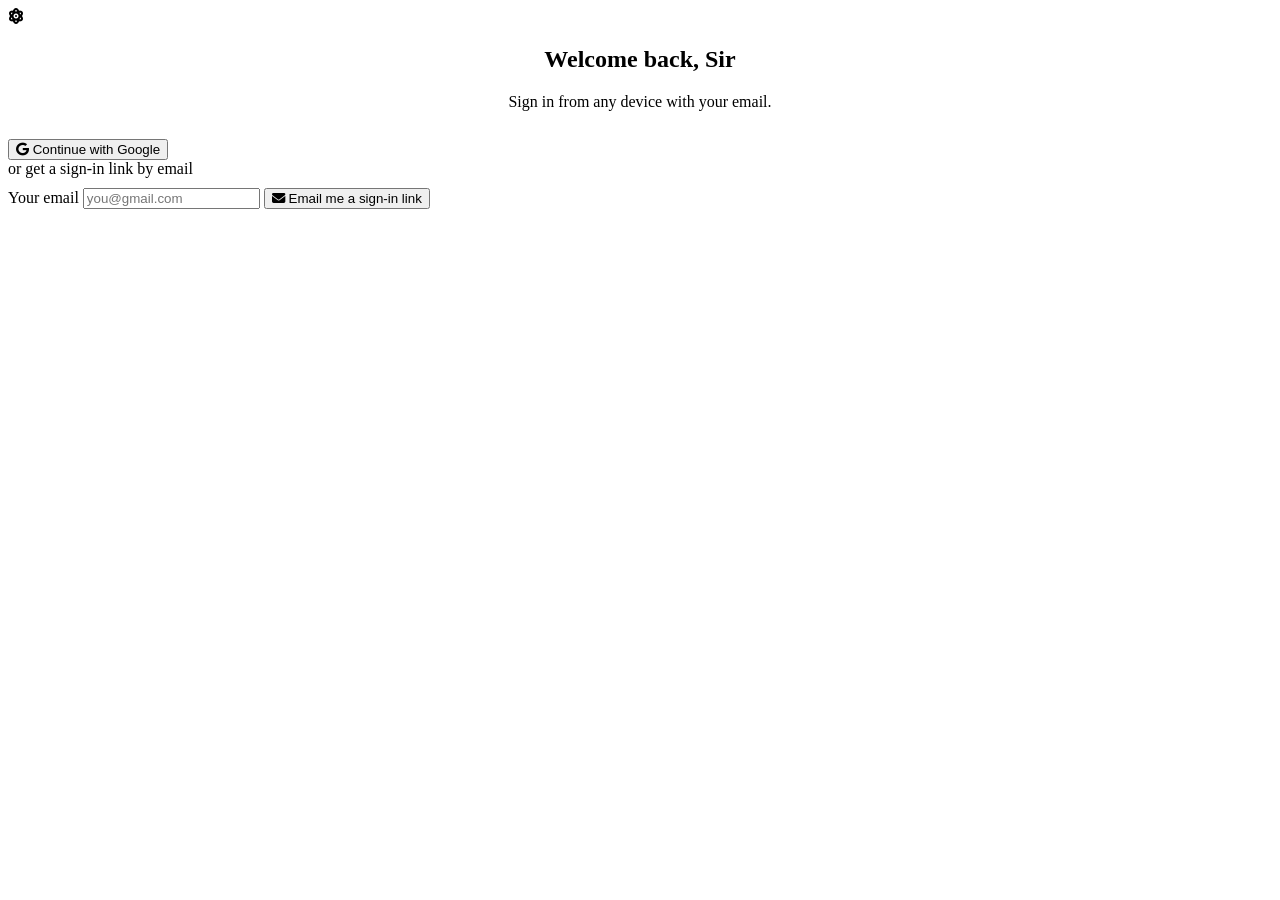
==== login.html @ cdaf5f93 "New" ====
<!DOCTYPE html>
<html lang="en">
<head>
<meta charset="UTF-8">
<meta name="viewport" content="width=device-width,initial-scale=1">
<meta name="referrer" content="no-referrer">
<meta name="robots" content="noindex,nofollow">
<title>Teacher login</title>
<link rel="preconnect" href="https://fonts.googleapis.com"><link rel="preconnect" href="https://fonts.gstatic.com" crossorigin>
<link href="https://fonts.googleapis.com/css2?family=Hind+Siliguri:wght@400;600;700&family=Plus+Jakarta+Sans:wght@500;700;800&display=swap" rel="stylesheet">
<meta name="theme-color" content="#6D5EF5">
<script>try{var t=localStorage.getItem('ht_theme');document.documentElement.dataset.theme=t||(matchMedia('(prefers-color-scheme:dark)').matches?'dark':'light')}catch(e){}</script>
<link rel="stylesheet" href="css/style.css">
<link rel="stylesheet" href="https://cdnjs.cloudflare.com/ajax/libs/font-awesome/6.4.0/css/all.min.css">
</head>
<body>
<div class="center-wrap">
  <div class="card login-card" style="animation:rise .6s var(--ease) both">
    <div class="logo"><i class="fas fa-atom"></i></div><h2 style="text-align:center">Welcome back, Sir</h2>
    <p class="muted" style="text-align:center">Sign in from any device with your email.</p>
    <div id="warn" class="alert alert-warn hidden"></div>
    <div id="err" class="alert alert-err hidden"></div>
    <button id="google" class="btn btn-primary btn-block" style="margin-top:12px"><i class="fab fa-google"></i> Continue with Google</button>
    <div class="divider">or get a sign-in link by email</div>
    <label for="email" style="margin-top:0">Your email</label>
    <input id="email" type="email" autocomplete="email" placeholder="you@gmail.com">
    <button id="send" class="btn btn-block" style="margin-top:10px"><i class="fas fa-envelope"></i> Email me a sign-in link</button>
    <p id="info" class="muted" style="margin-top:12px"></p>
  </div>
</div>
<script type="module">
import { auth, GoogleAuthProvider, signInWithPopup, signInWithRedirect, getRedirectResult,
  sendSignInLinkToEmail, isSignInWithEmailLink, signInWithEmailLink, signOut, onAuthStateChanged } from './js/firebase.js';
import { ADMIN_EMAIL } from './js/config.js';

const $ = id => document.getElementById(id);
const showErr = m => { $('err').textContent = m; $('err').classList.remove('hidden'); };
const admin = ADMIN_EMAIL.toLowerCase();
if (admin.startsWith('your_email')) {
  $('warn').textContent = 'Setup needed: put your email in js/config.js (ADMIN_EMAIL) and firestore.rules.';
  $('warn').classList.remove('hidden');
}
const isAdmin = u => u && u.emailVerified && (u.email || '').toLowerCase() === admin;

async function finish(user) {
  if (isAdmin(user)) { location.replace('app.html'); return; }
  await signOut(auth);
  showErr('This account is not allowed to use the teacher dashboard.');
}

onAuthStateChanged(auth, u => { if (isAdmin(u)) location.replace('app.html'); });

getRedirectResult(auth).then(r => r && finish(r.user)).catch(e => showErr(e.message));

$('google').onclick = async () => {
  try {
    const r = await signInWithPopup(auth, new GoogleAuthProvider());
    await finish(r.user);
  } catch (e) {
    if (['auth/popup-blocked', 'auth/operation-not-supported-in-this-environment', 'auth/cancelled-popup-request'].includes(e.code)) {
      await signInWithRedirect(auth, new GoogleAuthProvider());
    } else if (e.code !== 'auth/popup-closed-by-user') showErr(e.message);
  }
};

$('send').onclick = async () => {
  const email = $('email').value.trim().toLowerCase();
  if (email !== admin) { showErr('Use the teacher email address.'); return; }
  try {
    await sendSignInLinkToEmail(auth, email, { url: new URL('login.html', location.href).href, handleCodeInApp: true });
    localStorage.setItem('ht_email', email);
    $('info').textContent = 'Link sent. Open it on this or any device (check spam too).';
  } catch (e) { showErr(e.message); }
};

if (isSignInWithEmailLink(auth, location.href)) {
  let email = localStorage.getItem('ht_email') || prompt('Confirm your email to finish signing in:') || '';
  signInWithEmailLink(auth, email.trim().toLowerCase(), location.href)
    .then(r => { localStorage.removeItem('ht_email'); return finish(r.user); })
    .catch(e => showErr(e.message));
}
</script>
</body>
</html>
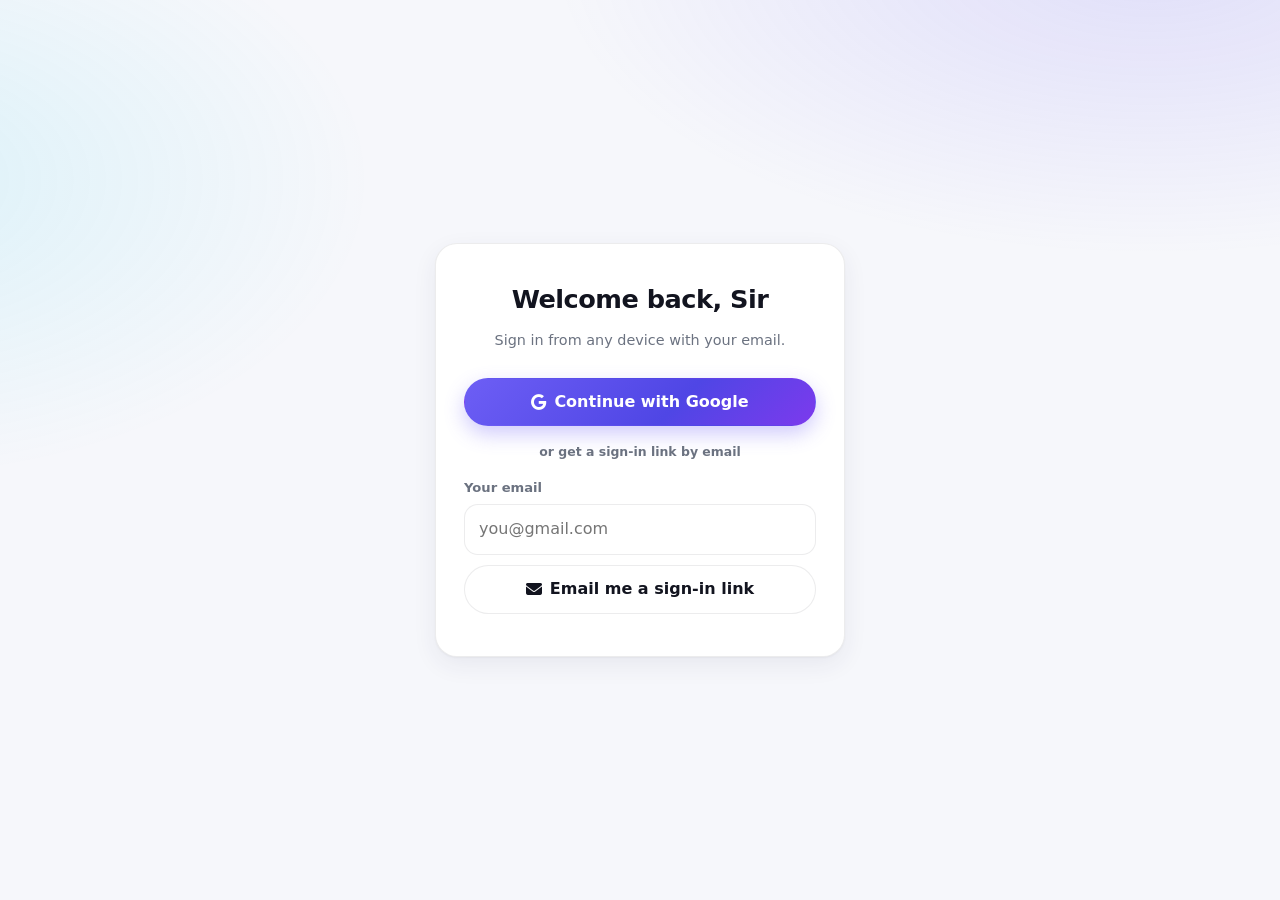
==== commit 2c7ed738: "Add files via upload" ====
--- a/login.html
+++ b/login.html
@@ -9,6 +9,13 @@
 <link rel="preconnect" href="https://fonts.googleapis.com"><link rel="preconnect" href="https://fonts.gstatic.com" crossorigin>
 <link href="https://fonts.googleapis.com/css2?family=Hind+Siliguri:wght@400;600;700&family=Plus+Jakarta+Sans:wght@500;700;800&display=swap" rel="stylesheet">
 <meta name="theme-color" content="#6D5EF5">
+<link rel="icon" type="image/svg+xml" href="icons/favicon.svg">
+<link rel="icon" type="image/png" sizes="32x32" href="icons/favicon-32.png">
+<link rel="apple-touch-icon" href="icons/apple-touch-icon.png">
+<meta name="apple-mobile-web-app-capable" content="yes"><meta name="mobile-web-app-capable" content="yes">
+<meta name="apple-mobile-web-app-status-bar-style" content="black-translucent">
+<link rel="manifest" href="manifest.webmanifest">
+
 <script>try{var t=localStorage.getItem('ht_theme');document.documentElement.dataset.theme=t||(matchMedia('(prefers-color-scheme:dark)').matches?'dark':'light')}catch(e){}</script>
 <link rel="stylesheet" href="css/style.css">
 <link rel="stylesheet" href="https://cdnjs.cloudflare.com/ajax/libs/font-awesome/6.4.0/css/all.min.css">
@@ -16,7 +23,7 @@
 <body>
 <div class="center-wrap">
   <div class="card login-card" style="animation:rise .6s var(--ease) both">
-    <div class="logo"><i class="fas fa-atom"></i></div><h2 style="text-align:center">Welcome back, Sir</h2>
+    <img class="logo-img big" src="icons/icon-192.png" alt="" style="display:block;margin:0 auto 12px"><h2 style="text-align:center">Welcome back, Sir</h2>
     <p class="muted" style="text-align:center">Sign in from any device with your email.</p>
     <div id="warn" class="alert alert-warn hidden"></div>
     <div id="err" class="alert alert-err hidden"></div>
--- a/css/style.css
+++ b/css/style.css
@@ -0,0 +1,169 @@
+:root{
+  --bg:#F6F7FB;--card:#fff;--ink:#12141F;--muted:#6B7280;--line:rgba(18,20,31,.08);
+  --brand:#6D5EF5;--brand-d:#5A4BE0;--aqua:#22D3EE;--coral:#FF7A59;--ok:#34D399;--okd:#0f7a55;--warn:#F59E0B;--err:#EF4444;
+  --soft:#EEF0FF;--r:22px;--sh:0 1px 2px rgba(18,20,31,.04),0 8px 24px rgba(40,40,90,.07);
+  --grad:linear-gradient(135deg,#6D5EF5,#4F46E5 60%,#7C3AED);
+  --font:"Plus Jakarta Sans","Inter","Hind Siliguri",system-ui,-apple-system,"Segoe UI",sans-serif;
+  --ease:cubic-bezier(.2,.8,.2,1);
+}
+[data-theme=dark]{
+  --bg:#0E1020;--card:#171A2E;--ink:#EEF0FA;--muted:#9AA0B8;--line:rgba(255,255,255,.09);--soft:#22264A;
+  --sh:0 1px 2px rgba(0,0,0,.3),0 10px 30px rgba(0,0,0,.35);--okd:#6ee7b7;
+}
+*{box-sizing:border-box;-webkit-tap-highlight-color:transparent}
+html,body{margin:0}
+body{font-family:var(--font);background:var(--bg);color:var(--ink);line-height:1.55;-webkit-text-size-adjust:100%;transition:background .3s,color .3s}
+body::before{content:"";position:fixed;inset:0;z-index:-1;pointer-events:none;
+  background:radial-gradient(600px 300px at 90% -5%,rgba(109,94,245,.16),transparent),radial-gradient(500px 300px at -10% 20%,rgba(34,211,238,.12),transparent)}
+h1,h2,h3{margin:0 0 .45em;line-height:1.2;letter-spacing:-.02em}
+h2{font-size:1.6rem;font-weight:800}
+a{color:var(--brand)}
+.muted{color:var(--muted);font-size:.9rem}
+.hidden{display:none!important}
+.title{font-weight:700;overflow:hidden;text-overflow:ellipsis}
+
+/* ---------- motion ---------- */
+@keyframes rise{from{opacity:0;transform:translateY(12px)}to{opacity:1;transform:none}}
+@keyframes pop{0%{transform:scale(.4);opacity:0}70%{transform:scale(1.12)}100%{transform:scale(1);opacity:1}}
+@keyframes ringin{from{stroke-dashoffset:var(--c)}}
+@keyframes draw{from{stroke-dashoffset:1}to{stroke-dashoffset:0}}
+@keyframes sheet{from{opacity:0;transform:translateY(40px)}to{opacity:1;transform:none}}
+@keyframes fade{from{opacity:0}to{opacity:1}}
+@keyframes float{0%,100%{transform:translateY(0)}50%{transform:translateY(-8px)}}
+@keyframes shimmer{to{background-position:-200% 0}}
+@keyframes orbit{to{transform:rotate(360deg)}}
+.view-in>*{animation:rise .5s var(--ease) both}
+.view-in>*:nth-child(2){animation-delay:.05s}.view-in>*:nth-child(3){animation-delay:.1s}
+.view-in>*:nth-child(4){animation-delay:.15s}.view-in>*:nth-child(5){animation-delay:.2s}
+.view-in>*:nth-child(n+6){animation-delay:.25s}
+.stagger>*{animation:rise .45s var(--ease) both}
+.stagger>*:nth-child(2){animation-delay:.04s}.stagger>*:nth-child(3){animation-delay:.08s}
+.stagger>*:nth-child(4){animation-delay:.12s}.stagger>*:nth-child(5){animation-delay:.16s}
+.stagger>*:nth-child(n+6){animation-delay:.2s}
+.skeleton{height:90px;border-radius:var(--r);background:linear-gradient(90deg,var(--line) 25%,rgba(128,128,160,.18) 50%,var(--line) 75%);background-size:200% 100%;animation:shimmer 1.3s linear infinite;margin-bottom:12px}
+@media(prefers-reduced-motion:reduce){*,*::before,*::after{animation-duration:.01ms!important;animation-delay:0s!important;transition-duration:.01ms!important}}
+
+/* ---------- layout (teacher) ---------- */
+.shell{min-height:100vh}
+.rail{display:none}
+.main{min-width:0}
+.topbar{position:sticky;top:0;z-index:20;display:flex;align-items:center;gap:10px;padding:12px 16px;background:color-mix(in srgb,var(--bg) 82%,transparent);backdrop-filter:blur(14px);border-bottom:1px solid var(--line)}
+.brand{font-weight:800;flex:1;white-space:nowrap;overflow:hidden;text-overflow:ellipsis;display:flex;gap:8px;align-items:center}
+.logo{width:34px;height:34px;border-radius:11px;background:var(--grad);color:#fff;display:grid;place-items:center;flex:none}
+.page{max-width:980px;margin:0 auto;padding:18px 16px 110px}
+.row{display:flex;gap:10px;flex-wrap:wrap;align-items:center}
+.row.between{justify-content:space-between}
+.grid{display:grid;gap:14px;grid-template-columns:repeat(auto-fill,minmax(240px,1fr))}
+.icon-btn{width:40px;height:40px;border-radius:13px;border:1px solid var(--line);background:var(--card);color:var(--ink);cursor:pointer;display:grid;place-items:center;font-size:1rem;transition:transform .2s var(--ease)}
+.icon-btn:active{transform:scale(.92)}
+
+/* bottom nav (mobile, both apps) */
+.bottomnav{position:fixed;left:12px;right:12px;bottom:max(12px,env(safe-area-inset-bottom));z-index:30;max-width:520px;margin:0 auto;
+  display:flex;justify-content:space-around;gap:2px;padding:7px;border-radius:26px;background:color-mix(in srgb,var(--card) 86%,transparent);
+  backdrop-filter:blur(18px);border:1px solid var(--line);box-shadow:0 12px 40px rgba(30,30,80,.2)}
+.nav-btn{flex:1;border:0;background:none;color:var(--muted);font:inherit;font-size:.68rem;font-weight:700;padding:8px 2px;border-radius:19px;cursor:pointer;display:flex;flex-direction:column;align-items:center;gap:3px;transition:all .25s var(--ease)}
+.nav-btn i{font-size:1.1rem;transition:transform .3s var(--ease)}
+.nav-btn.active{color:#fff;background:var(--grad);box-shadow:0 6px 16px rgba(109,94,245,.4)}
+.nav-btn.active i{transform:translateY(-1px) scale(1.12)}
+
+@media(min-width:900px){
+  .shell{display:grid;grid-template-columns:240px 1fr}
+  .rail{display:flex;flex-direction:column;gap:6px;padding:20px 14px;position:sticky;top:0;height:100vh;border-right:1px solid var(--line)}
+  .rail .brand{padding:6px 8px 18px;font-size:1.05rem}
+  .rail .nav-btn{flex:none;flex-direction:row;font-size:.95rem;padding:12px 14px;gap:12px;justify-content:flex-start;border-radius:15px}
+  .rail .nav-btn i{width:20px;text-align:center}
+  .rail .spacer{flex:1}
+  .shell .topbar,.shell .bottomnav{display:none}
+  .page{padding:32px 32px 60px}
+}
+
+/* ---------- cards & forms ---------- */
+.card{background:var(--card);border-radius:var(--r);box-shadow:var(--sh);padding:18px;border:1px solid var(--line)}
+.card.hover{transition:transform .25s var(--ease),box-shadow .25s}
+.card.hover:hover{transform:translateY(-3px)}
+.stat{font-size:2.2rem;font-weight:800;letter-spacing:-.03em;line-height:1.1}
+.empty{text-align:center;color:var(--muted);padding:34px 10px}
+.empty .orb{width:74px;height:74px;margin:0 auto 10px;border-radius:50%;border:2px dashed var(--brand);display:grid;place-items:center;color:var(--brand);font-size:1.6rem;animation:float 3.2s ease-in-out infinite}
+label{display:block;font-size:.82rem;font-weight:700;margin:14px 0 6px;color:var(--muted)}
+input,select,textarea{width:100%;font:inherit;padding:12px 14px;border:1.5px solid var(--line);border-radius:14px;background:var(--card);color:var(--ink);transition:border-color .2s,box-shadow .2s}
+input:focus,select:focus,textarea:focus{outline:none;border-color:var(--brand);box-shadow:0 0 0 4px rgba(109,94,245,.18)}
+textarea{min-height:120px;resize:vertical}
+.check{display:flex;gap:10px;align-items:center;font-weight:600;margin:4px 0;color:var(--ink);font-size:.95rem}
+.check input{width:20px;height:20px;accent-color:var(--brand)}
+.checks{border:1.5px solid var(--line);border-radius:14px;padding:8px 14px;max-height:190px;overflow:auto}
+
+.btn{font:inherit;font-weight:700;border:1px solid var(--line);background:var(--card);color:var(--ink);padding:11px 18px;border-radius:99px;cursor:pointer;display:inline-flex;gap:8px;align-items:center;justify-content:center;transition:transform .18s var(--ease),box-shadow .2s,background .2s}
+.btn:hover{box-shadow:var(--sh)}.btn:active{transform:scale(.96)}
+.btn:disabled{opacity:.5;cursor:not-allowed;transform:none}
+.btn-primary{background:var(--grad);border-color:transparent;color:#fff;box-shadow:0 8px 20px rgba(109,94,245,.32)}
+.btn-danger{background:var(--err);border-color:transparent;color:#fff}
+.btn-wa{background:#25D366;border-color:transparent;color:#fff}
+.btn-sm{padding:7px 13px;font-size:.82rem}
+.btn-block{width:100%}
+
+.chip{display:inline-block;background:var(--soft);color:var(--brand);border-radius:99px;padding:3px 11px;font-size:.75rem;font-weight:700}
+.chip.ok{background:rgba(52,211,153,.18);color:var(--okd)}.chip.warn{background:rgba(245,158,11,.18);color:#b45309}
+[data-theme=dark] .chip.warn{color:#fbbf24}
+.avatar{width:46px;height:46px;border-radius:50%;background:var(--grad);color:#fff;display:grid;place-items:center;font-weight:800;flex:none;box-shadow:0 0 0 3px var(--card),0 0 0 5px rgba(109,94,245,.35)}
+.list-item{display:flex;gap:12px;align-items:center;padding:14px 0;border-bottom:1px solid var(--line)}
+.list-item:last-child{border-bottom:0}
+.list-item .grow{flex:1;min-width:0}
+.type-ico{width:46px;height:46px;border-radius:15px;display:grid;place-items:center;color:#fff;flex:none;font-size:1.1rem}
+.t-PDF{background:var(--coral)}.t-Video{background:var(--brand)}.t-Note{background:#06b6d4}.t-Link{background:#10b981}.t-Other{background:#8b5cf6}
+
+/* ring & chart */
+.ring{position:relative;display:inline-block}
+.ring-bg{stroke:var(--line)}
+.ring-fg{animation:ringin 1s var(--ease) both .2s}
+.ring-center{position:absolute;inset:0;display:grid;place-content:center;text-align:center}
+.ring-num{font-size:2.2rem;font-weight:800;letter-spacing:-.03em;line-height:1}
+.ring-sub{font-size:.72rem;color:var(--muted);font-weight:700;margin-top:4px}
+.spark-line{stroke-dasharray:1;animation:draw 1.2s var(--ease) both .2s}
+
+/* attendance */
+.cal{display:flex;flex-wrap:wrap;gap:7px;margin-top:10px}
+.day{background:rgba(52,211,153,.16);color:var(--okd);border-radius:12px;padding:5px 11px;font-size:.82rem;font-weight:700;display:inline-flex;gap:7px;align-items:center;animation:pop .4s var(--ease) both}
+.day button{border:0;background:none;color:inherit;cursor:pointer;padding:0;font-size:1.05rem;line-height:1}
+.dots{display:flex;gap:5px;flex-wrap:wrap;justify-content:center;margin-top:10px}
+.dot{width:10px;height:10px;border-radius:50%;background:var(--brand);animation:pop .4s var(--ease) both}
+
+/* modal / toast */
+.modal-overlay{position:fixed;inset:0;background:rgba(10,12,30,.55);backdrop-filter:blur(4px);z-index:100;display:flex;align-items:flex-end;justify-content:center;animation:fade .2s both}
+.modal{background:var(--card);border-radius:28px 28px 0 0;width:100%;max-width:520px;max-height:92vh;display:flex;flex-direction:column;animation:sheet .38s var(--ease) both;border:1px solid var(--line)}
+.modal.wide{max-width:720px}
+.modal-head{display:flex;justify-content:space-between;align-items:center;padding:18px 20px 8px}
+.modal-title{font-weight:800;font-size:1.15rem}
+.modal-x{border:0;background:var(--soft);width:34px;height:34px;border-radius:50%;font-size:1.3rem;cursor:pointer;color:var(--ink)}
+.modal-body{padding:6px 20px 14px;overflow:auto}
+.modal-foot{padding:12px 20px calc(16px + env(safe-area-inset-bottom));display:flex;gap:8px;justify-content:flex-end;flex-wrap:wrap}
+.msg-preview{white-space:pre-wrap;background:#DCF8C6;color:#111;padding:12px 14px;border-radius:16px 16px 16px 4px;font:inherit;font-size:.9rem}
+@media(min-width:640px){.modal-overlay{align-items:center}.modal{border-radius:26px}}
+#toasts{position:fixed;top:14px;left:50%;transform:translateX(-50%);z-index:400;display:flex;flex-direction:column;gap:8px;align-items:center;width:calc(100% - 24px);max-width:420px;pointer-events:none}
+.toast{background:var(--ink);color:var(--bg);padding:11px 18px;border-radius:99px;box-shadow:var(--sh);font-weight:700;font-size:.9rem;animation:sheet .35s var(--ease) both;transition:opacity .35s}
+.toast-err{background:var(--err);color:#fff}.toast.out{opacity:0}
+
+/* auth */
+.center-wrap{min-height:100vh;display:grid;place-items:center;padding:16px}
+.login-card{max-width:410px;width:100%;padding:28px;backdrop-filter:blur(16px)}
+.login-card .logo{width:60px;height:60px;border-radius:20px;font-size:1.6rem;margin:0 auto 12px;animation:float 3.5s ease-in-out infinite}
+.alert{padding:11px 14px;border-radius:14px;font-size:.88rem;margin:10px 0;font-weight:600}
+.alert-warn{background:rgba(245,158,11,.16);color:#b45309}.alert-err{background:rgba(239,68,68,.14);color:#b91c1c}
+[data-theme=dark] .alert-warn{color:#fbbf24}[data-theme=dark] .alert-err{color:#fca5a5}
+.divider{text-align:center;color:var(--muted);font-size:.78rem;margin:16px 0;font-weight:700}
+
+/* student */
+.hero{background:var(--grad);color:#fff;padding:34px 18px 70px;position:relative;overflow:hidden;border-radius:0 0 34px 34px}
+.hero::after{content:"";position:absolute;right:-60px;top:-60px;width:230px;height:230px;border-radius:50%;border:2px solid rgba(255,255,255,.25);animation:orbit 24s linear infinite}
+.hero::before{content:"";position:absolute;right:20px;top:20px;width:12px;height:12px;border-radius:50%;background:var(--aqua);box-shadow:0 0 0 6px rgba(34,211,238,.25)}
+.hero .inner{max-width:760px;margin:0 auto;position:relative;z-index:1}
+.hero h1{font-size:1.85rem;font-weight:800;margin:4px 0 2px}
+.hero p{margin:0;opacity:.9;font-weight:600}
+.pill{background:rgba(255,255,255,.2);backdrop-filter:blur(6px);padding:5px 14px;border-radius:99px;font-size:.82rem;font-weight:700;display:inline-block;margin-top:12px}
+.spage{max-width:760px;margin:-46px auto 0;padding:0 14px 120px;position:relative;z-index:2}
+.ringcard{text-align:center;padding:24px 18px}
+.chips{display:flex;gap:8px;overflow-x:auto;padding:2px 0 12px}
+.chips .chip{cursor:pointer;border:0;font:inherit;font-weight:700;font-size:.8rem;padding:7px 15px;white-space:nowrap;transition:all .2s}
+.chips .chip.active{background:var(--brand);color:#fff}
+.stack>*{margin-bottom:12px}
+.two{display:grid;grid-template-columns:1fr 1fr;gap:12px}
+.spark{display:block;height:90px}
